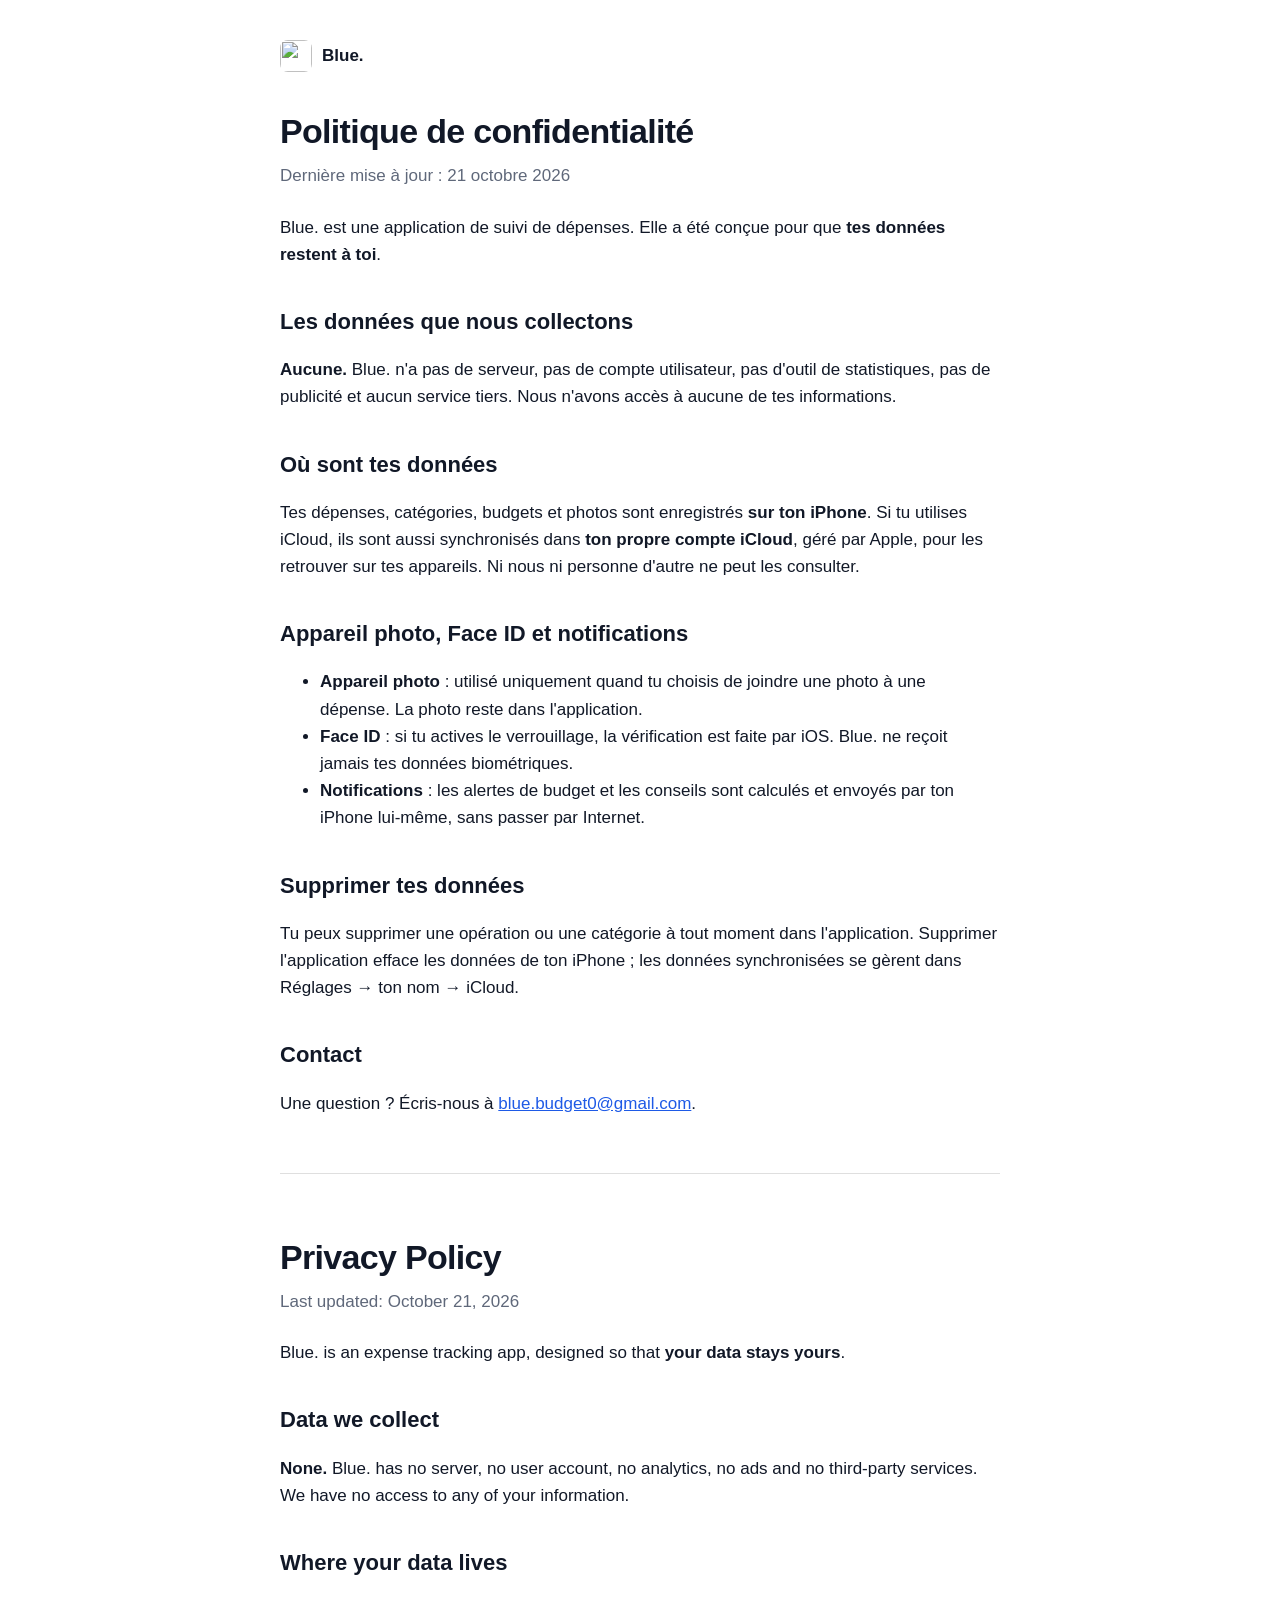
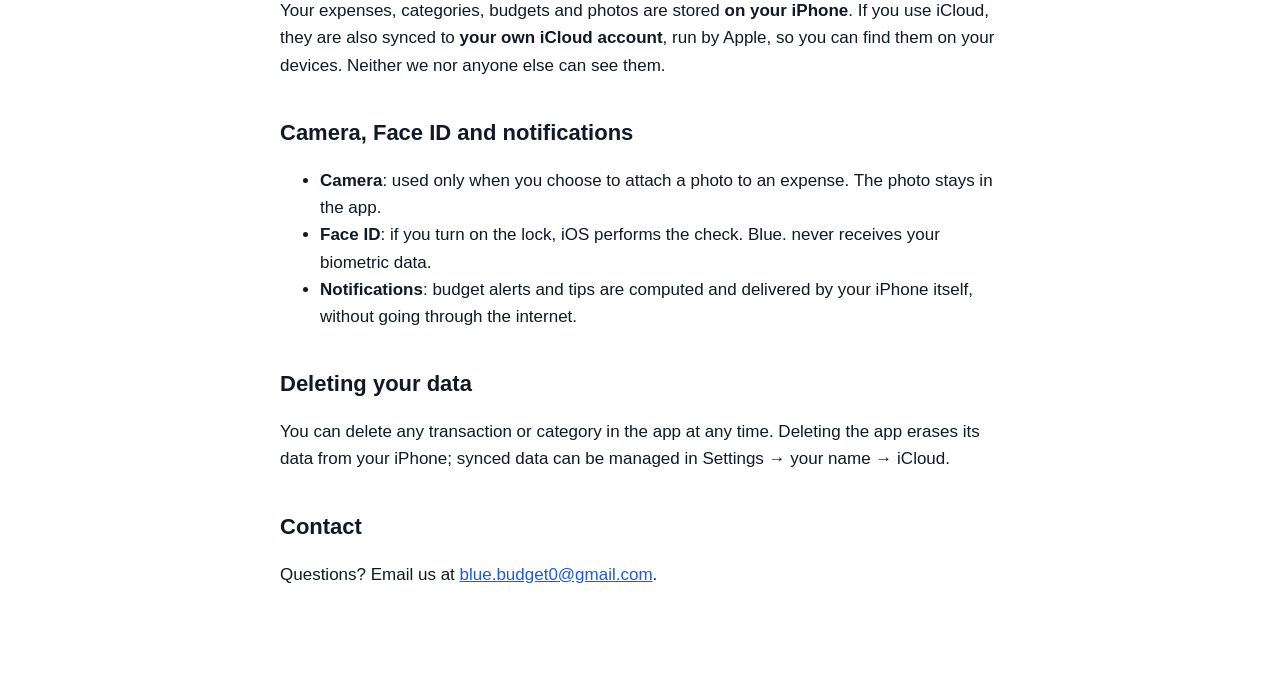
==== blue/confidentialite.html @ 7a876201 "Add files via upload" ====
<!doctype html>
<html lang="fr">
<head>
  <meta charset="utf-8">
  <meta name="viewport" content="width=device-width, initial-scale=1">
  <title>Blue. — Confidentialité / Privacy</title>
  <link rel="icon" href="img/icon.png">
  <style>
    :root { --blue: #1E5AE6; --ink: #111827; --muted: #5f687a; --paper: #ffffff; }
    @media (prefers-color-scheme: dark) {
      :root:not([data-theme="light"]) { --ink: #f4f6fb; --muted: #a9b1c4; --paper: #0d1117; }
    }
    :root[data-theme="dark"] { --ink: #f4f6fb; --muted: #a9b1c4; --paper: #0d1117; }
    body { margin: 0; background: var(--paper); color: var(--ink);
           font: 17px/1.6 -apple-system, BlinkMacSystemFont, "Segoe UI", Roboto, sans-serif; }
    main { max-width: 720px; margin: 0 auto; padding: 40px 20px 80px; }
    a { color: var(--blue); }
    h1 { font-size: 34px; letter-spacing: -.02em; margin: 0 0 4px; }
    h2 { font-size: 22px; margin: 36px 0 8px; }
    .date { color: var(--muted); margin: 0 0 24px; }
    .brand { display: flex; align-items: center; gap: 10px; font-weight: 800; text-decoration: none; color: var(--ink); margin-bottom: 32px; }
    .brand img { width: 32px; height: 32px; border-radius: 8px; }
    hr { border: 0; border-top: 1px solid rgba(127,127,127,.25); margin: 56px 0; }
  </style>
</head>
<body>
<main>
  <a class="brand" href="./"><img src="img/icon.png" alt="">Blue.</a>

  <h1>Politique de confidentialité</h1>
  <p class="date">Dernière mise à jour : 21 octobre 2026</p>

  <p>Blue. est une application de suivi de dépenses. Elle a été conçue pour que <strong>tes données restent à toi</strong>.</p>

  <h2>Les données que nous collectons</h2>
  <p><strong>Aucune.</strong> Blue. n'a pas de serveur, pas de compte utilisateur, pas d'outil de statistiques, pas de publicité et aucun service tiers. Nous n'avons accès à aucune de tes informations.</p>

  <h2>Où sont tes données</h2>
  <p>Tes dépenses, catégories, budgets et photos sont enregistrés <strong>sur ton iPhone</strong>. Si tu utilises iCloud, ils sont aussi synchronisés dans <strong>ton propre compte iCloud</strong>, géré par Apple, pour les retrouver sur tes appareils. Ni nous ni personne d'autre ne peut les consulter.</p>

  <h2>Appareil photo, Face ID et notifications</h2>
  <ul>
    <li><strong>Appareil photo</strong> : utilisé uniquement quand tu choisis de joindre une photo à une dépense. La photo reste dans l'application.</li>
    <li><strong>Face ID</strong> : si tu actives le verrouillage, la vérification est faite par iOS. Blue. ne reçoit jamais tes données biométriques.</li>
    <li><strong>Notifications</strong> : les alertes de budget et les conseils sont calculés et envoyés par ton iPhone lui-même, sans passer par Internet.</li>
  </ul>

  <h2>Supprimer tes données</h2>
  <p>Tu peux supprimer une opération ou une catégorie à tout moment dans l'application. Supprimer l'application efface les données de ton iPhone ; les données synchronisées se gèrent dans Réglages → ton nom → iCloud.</p>

  <h2>Contact</h2>
  <p>Une question ? Écris-nous à <a href="mailto:blue.budget0@gmail.com">blue.budget0@gmail.com</a>.</p>

  <hr>

  <h1>Privacy Policy</h1>
  <p class="date">Last updated: October 21, 2026</p>

  <p>Blue. is an expense tracking app, designed so that <strong>your data stays yours</strong>.</p>

  <h2>Data we collect</h2>
  <p><strong>None.</strong> Blue. has no server, no user account, no analytics, no ads and no third-party services. We have no access to any of your information.</p>

  <h2>Where your data lives</h2>
  <p>Your expenses, categories, budgets and photos are stored <strong>on your iPhone</strong>. If you use iCloud, they are also synced to <strong>your own iCloud account</strong>, run by Apple, so you can find them on your devices. Neither we nor anyone else can see them.</p>

  <h2>Camera, Face ID and notifications</h2>
  <ul>
    <li><strong>Camera</strong>: used only when you choose to attach a photo to an expense. The photo stays in the app.</li>
    <li><strong>Face ID</strong>: if you turn on the lock, iOS performs the check. Blue. never receives your biometric data.</li>
    <li><strong>Notifications</strong>: budget alerts and tips are computed and delivered by your iPhone itself, without going through the internet.</li>
  </ul>

  <h2>Deleting your data</h2>
  <p>You can delete any transaction or category in the app at any time. Deleting the app erases its data from your iPhone; synced data can be managed in Settings → your name → iCloud.</p>

  <h2>Contact</h2>
  <p>Questions? Email us at <a href="mailto:blue.budget0@gmail.com">blue.budget0@gmail.com</a>.</p>
</main>
</body>
</html>
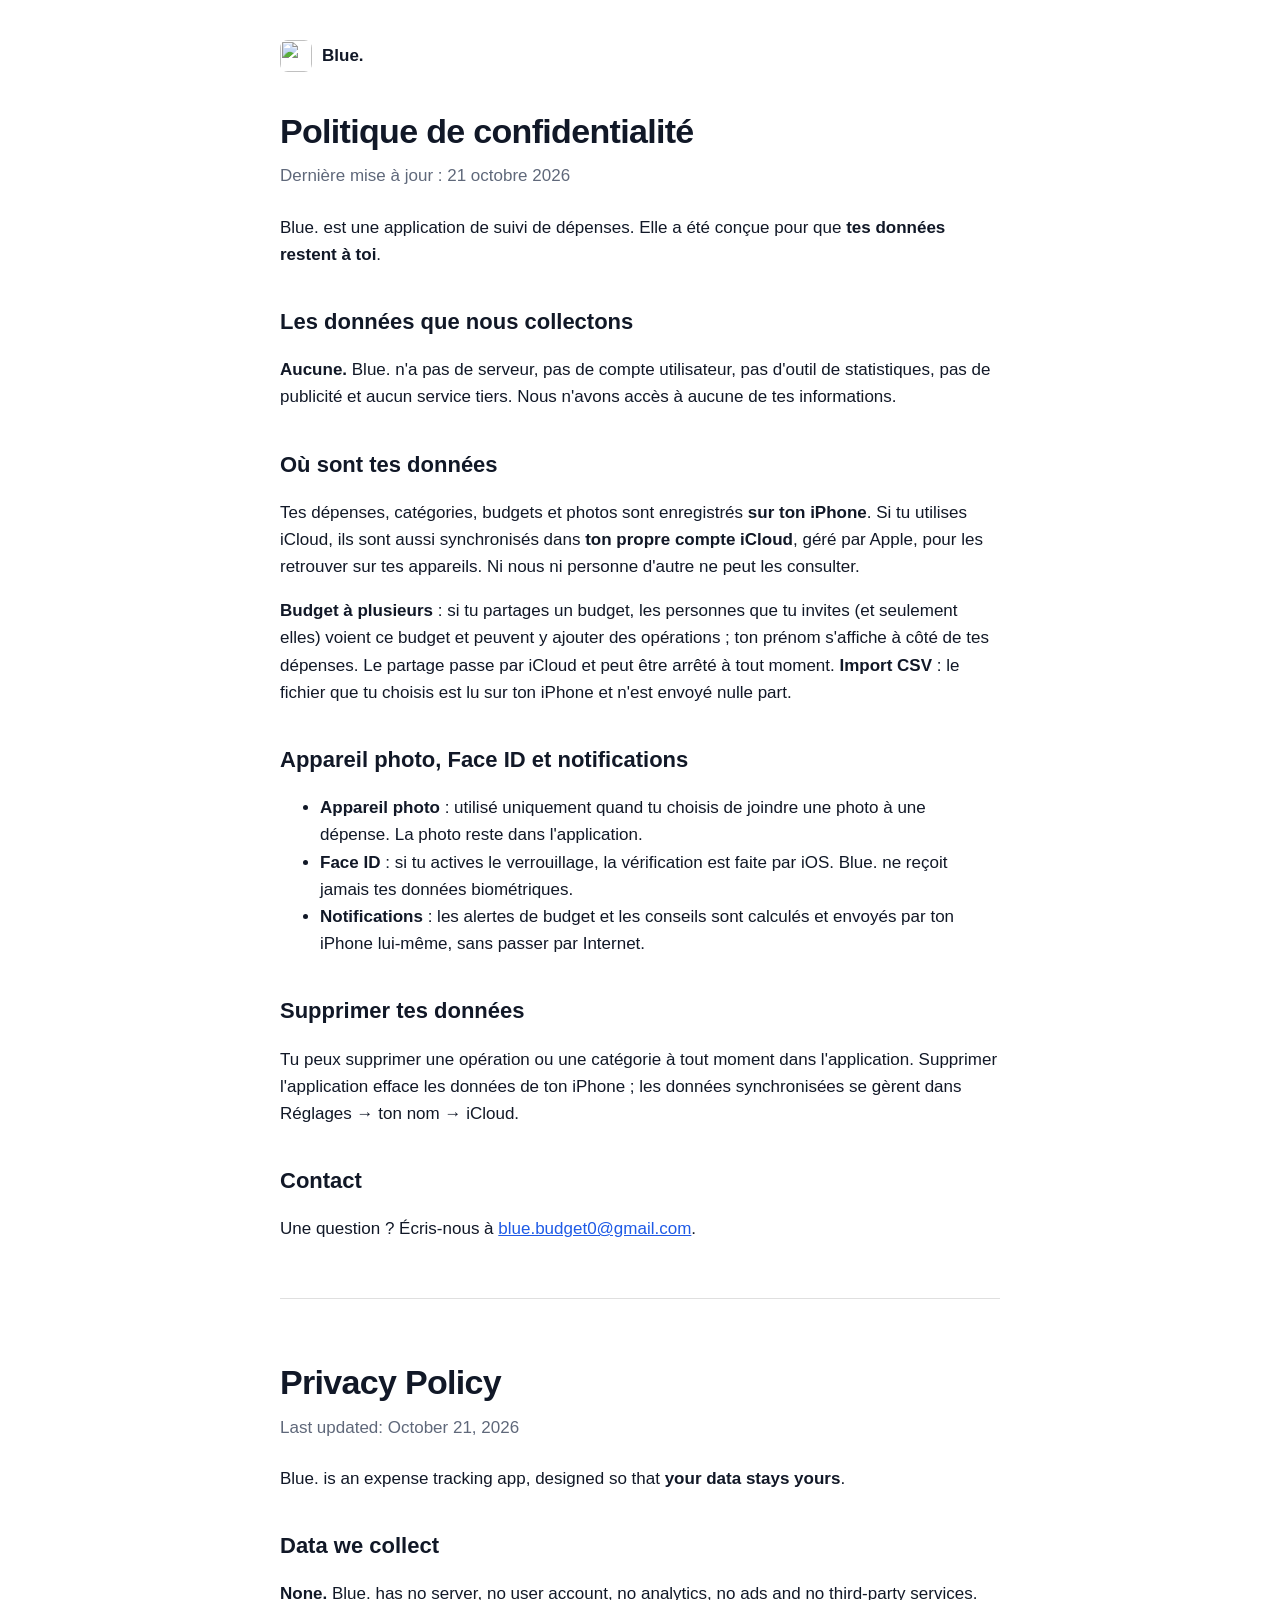
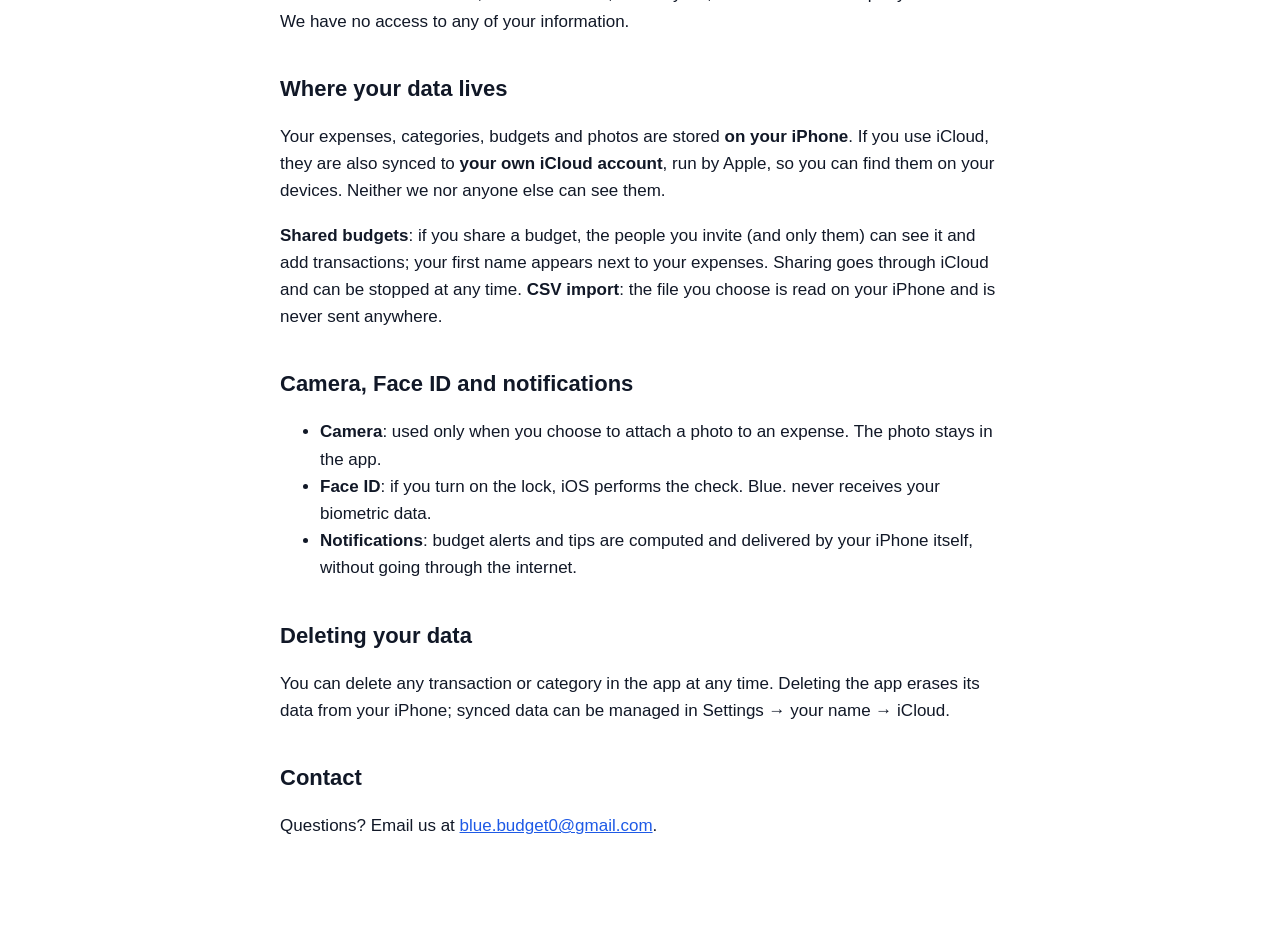
==== commit cf52552a: "Add files via upload" ====
--- a/blue/confidentialite.html
+++ b/blue/confidentialite.html
@@ -37,6 +37,7 @@
 
   <h2>Où sont tes données</h2>
   <p>Tes dépenses, catégories, budgets et photos sont enregistrés <strong>sur ton iPhone</strong>. Si tu utilises iCloud, ils sont aussi synchronisés dans <strong>ton propre compte iCloud</strong>, géré par Apple, pour les retrouver sur tes appareils. Ni nous ni personne d'autre ne peut les consulter.</p>
+  <p><strong>Budget à plusieurs</strong> : si tu partages un budget, les personnes que tu invites (et seulement elles) voient ce budget et peuvent y ajouter des opérations ; ton prénom s'affiche à côté de tes dépenses. Le partage passe par iCloud et peut être arrêté à tout moment. <strong>Import CSV</strong> : le fichier que tu choisis est lu sur ton iPhone et n'est envoyé nulle part.</p>
 
   <h2>Appareil photo, Face ID et notifications</h2>
   <ul>
@@ -63,6 +64,7 @@
 
   <h2>Where your data lives</h2>
   <p>Your expenses, categories, budgets and photos are stored <strong>on your iPhone</strong>. If you use iCloud, they are also synced to <strong>your own iCloud account</strong>, run by Apple, so you can find them on your devices. Neither we nor anyone else can see them.</p>
+  <p><strong>Shared budgets</strong>: if you share a budget, the people you invite (and only them) can see it and add transactions; your first name appears next to your expenses. Sharing goes through iCloud and can be stopped at any time. <strong>CSV import</strong>: the file you choose is read on your iPhone and is never sent anywhere.</p>
 
   <h2>Camera, Face ID and notifications</h2>
   <ul>
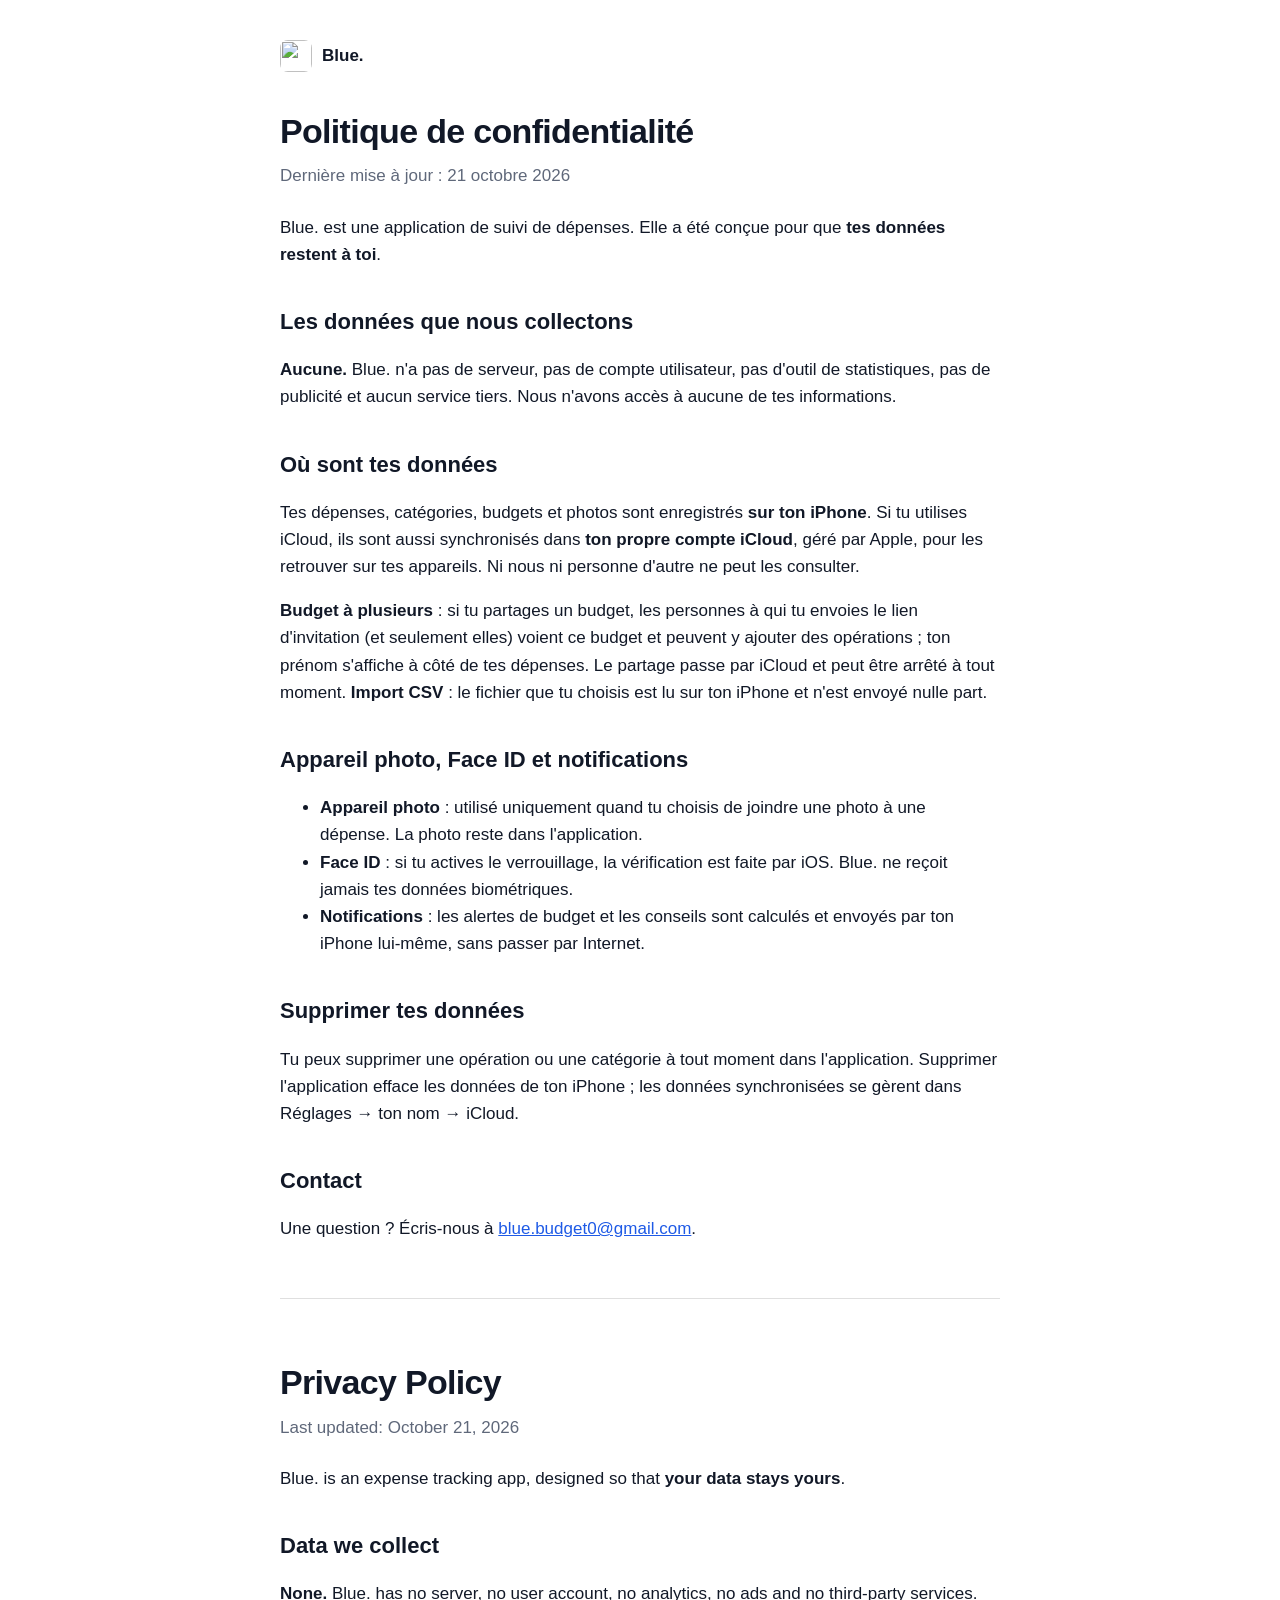
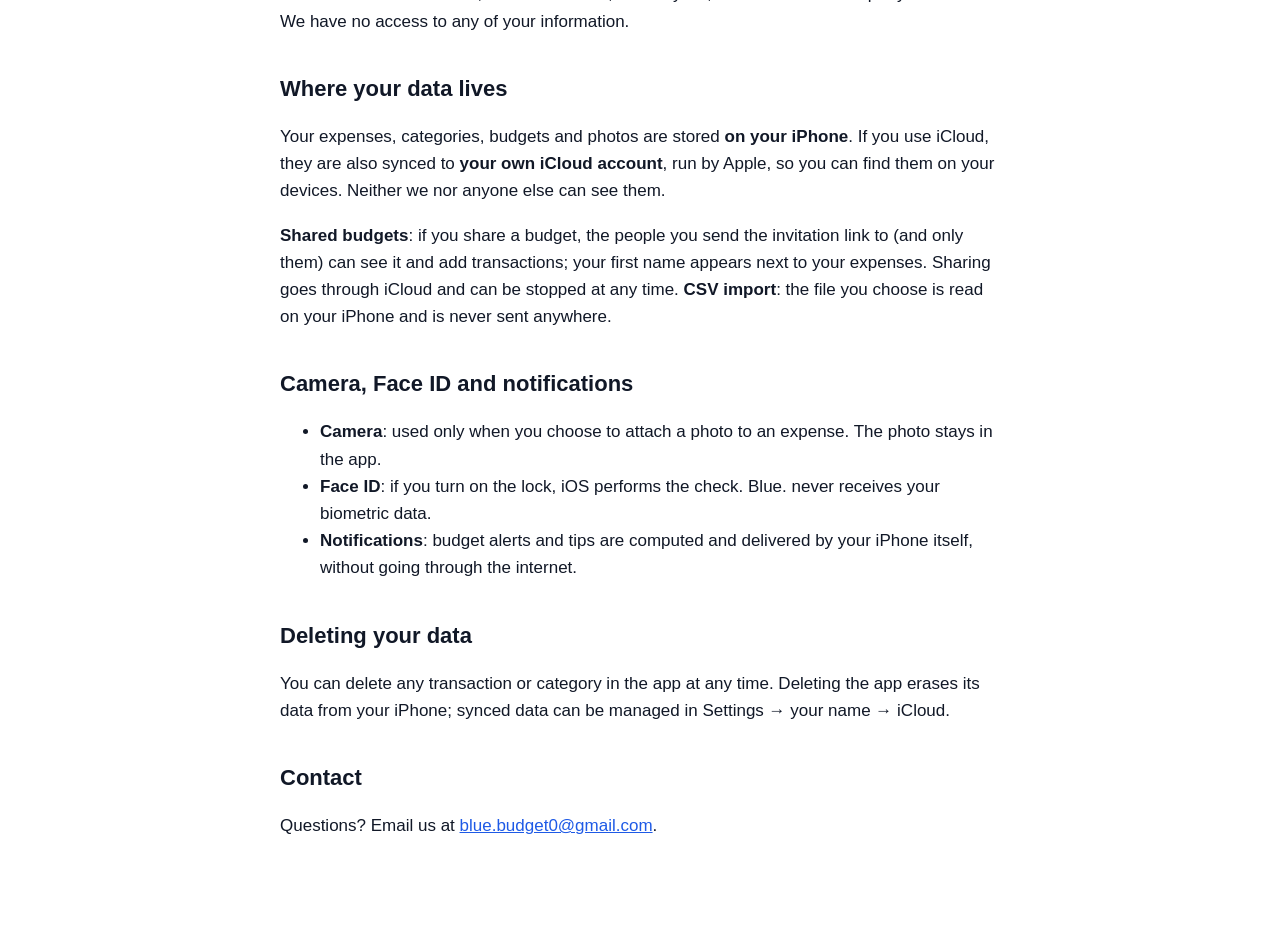
==== commit f527e5c2: "Add files via upload" ====
--- a/blue/confidentialite.html
+++ b/blue/confidentialite.html
@@ -37,7 +37,7 @@
 
   <h2>Où sont tes données</h2>
   <p>Tes dépenses, catégories, budgets et photos sont enregistrés <strong>sur ton iPhone</strong>. Si tu utilises iCloud, ils sont aussi synchronisés dans <strong>ton propre compte iCloud</strong>, géré par Apple, pour les retrouver sur tes appareils. Ni nous ni personne d'autre ne peut les consulter.</p>
-  <p><strong>Budget à plusieurs</strong> : si tu partages un budget, les personnes que tu invites (et seulement elles) voient ce budget et peuvent y ajouter des opérations ; ton prénom s'affiche à côté de tes dépenses. Le partage passe par iCloud et peut être arrêté à tout moment. <strong>Import CSV</strong> : le fichier que tu choisis est lu sur ton iPhone et n'est envoyé nulle part.</p>
+  <p><strong>Budget à plusieurs</strong> : si tu partages un budget, les personnes à qui tu envoies le lien d'invitation (et seulement elles) voient ce budget et peuvent y ajouter des opérations ; ton prénom s'affiche à côté de tes dépenses. Le partage passe par iCloud et peut être arrêté à tout moment. <strong>Import CSV</strong> : le fichier que tu choisis est lu sur ton iPhone et n'est envoyé nulle part.</p>
 
   <h2>Appareil photo, Face ID et notifications</h2>
   <ul>
@@ -64,7 +64,7 @@
 
   <h2>Where your data lives</h2>
   <p>Your expenses, categories, budgets and photos are stored <strong>on your iPhone</strong>. If you use iCloud, they are also synced to <strong>your own iCloud account</strong>, run by Apple, so you can find them on your devices. Neither we nor anyone else can see them.</p>
-  <p><strong>Shared budgets</strong>: if you share a budget, the people you invite (and only them) can see it and add transactions; your first name appears next to your expenses. Sharing goes through iCloud and can be stopped at any time. <strong>CSV import</strong>: the file you choose is read on your iPhone and is never sent anywhere.</p>
+  <p><strong>Shared budgets</strong>: if you share a budget, the people you send the invitation link to (and only them) can see it and add transactions; your first name appears next to your expenses. Sharing goes through iCloud and can be stopped at any time. <strong>CSV import</strong>: the file you choose is read on your iPhone and is never sent anywhere.</p>
 
   <h2>Camera, Face ID and notifications</h2>
   <ul>
